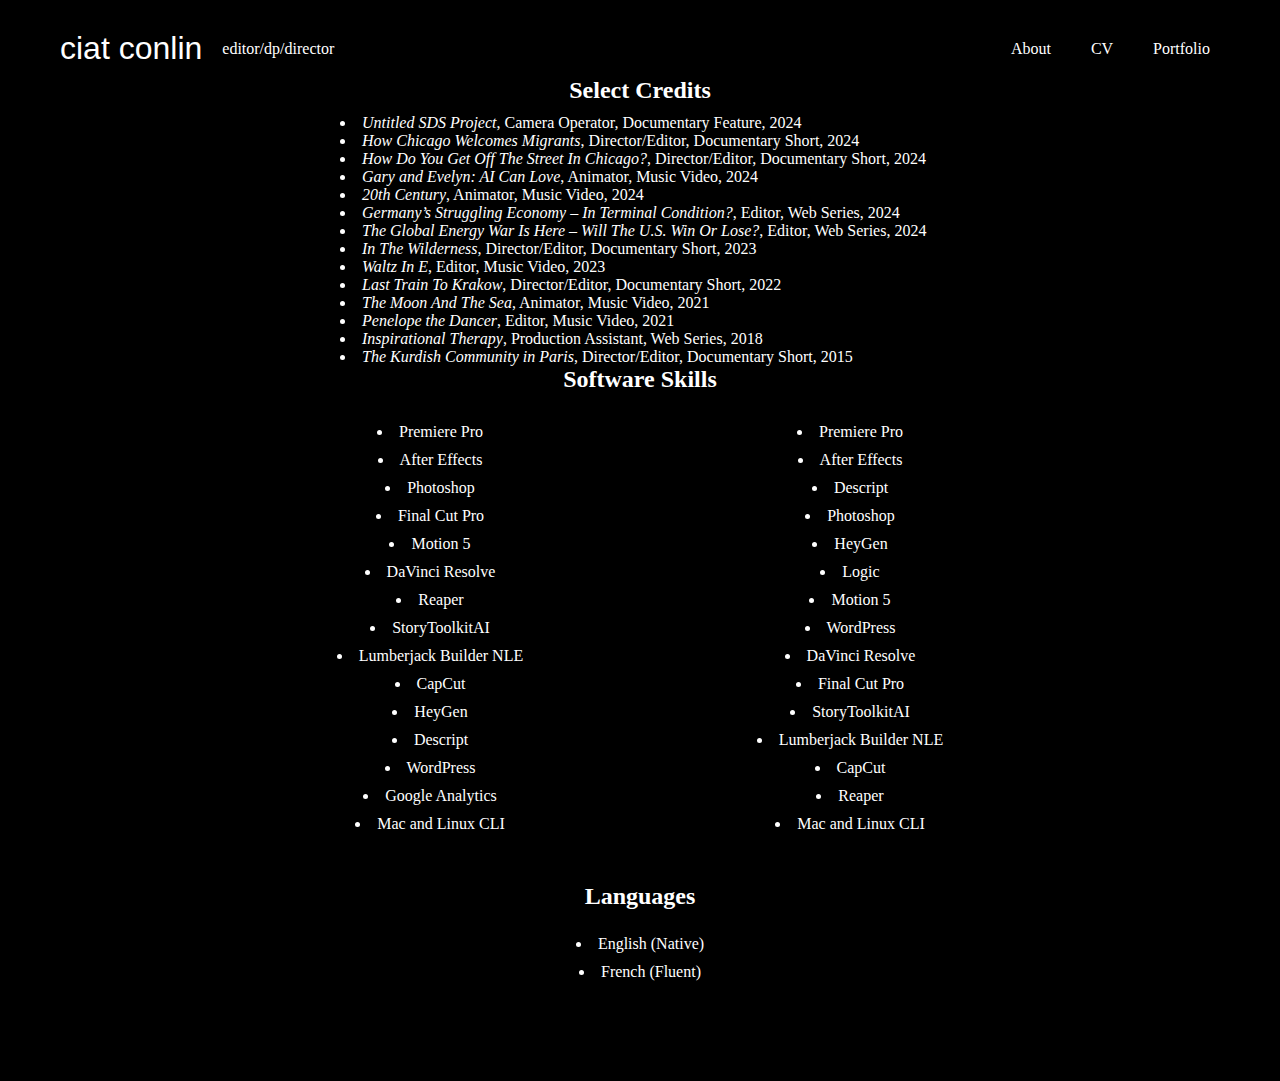
==== about.html @ 88c5e688 "Update about.html" ====
<!DOCTYPE html>
<html lang="en">
<head>
    <meta charset="UTF-8">
    <meta name="viewport" content="width=device-width, initial-scale=1.0">
    <title>CV</title>
    <!-- Link to External CSS -->
    <link rel="stylesheet" href="css/styles.css">
</head>
<body>
    <div class="container">
        <!-- Header Section -->
        <header class="header-container">
            <div class="header-group">
                <div class="header">ciat conlin</div>
                <div class="subtext">editor/dp/director</div>
            </div>
            <nav>
                <a href="about.html">About</a>
                <a href="cv.html">CV</a>
                <a href="index.html">Portfolio</a>
            </nav>
        </header>

        <!-- Select Credits Section -->
        <section id="select-credits">
            <h2>Select Credits</h2>
            <ul>
                <li><em>Untitled SDS Project</em>, Camera Operator, Documentary Feature, 2024</li>
                <li><em>How Chicago Welcomes Migrants</em>, Director/Editor, Documentary Short, 2024</li>
                <li><em>How Do You Get Off The Street In Chicago?</em>, Director/Editor, Documentary Short, 2024</li>
                <li><em>Gary and Evelyn: AI Can Love</em>, Animator, Music Video, 2024</li>
                <li><em>20th Century</em>, Animator, Music Video, 2024</li>
                <li><em>Germany’s Struggling Economy – In Terminal Condition?</em>, Editor, Web Series, 2024</li>
                <li><em>The Global Energy War Is Here – Will The U.S. Win Or Lose?</em>, Editor, Web Series, 2024</li>
                <li><em>In The Wilderness</em>, Director/Editor, Documentary Short, 2023</li>
                <li><em>Waltz In E</em>, Editor, Music Video, 2023</li>
                <li><em>Last Train To Krakow</em>, Director/Editor, Documentary Short, 2022</li>
                <li><em>The Moon And The Sea</em>, Animator, Music Video, 2021</li>
                <li><em>Penelope the Dancer</em>, Editor, Music Video, 2021</li>
                <li><em>Inspirational Therapy</em>, Production Assistant, Web Series, 2018</li>
                <li><em>The Kurdish Community in Paris</em>, Director/Editor, Documentary Short, 2015</li>
            </ul>
        </section>

        <!-- Software Skills Section -->
        <section id="software-skills">
            <h2>Software Skills</h2>
            <div class="skills-columns">
                <ul>
                    <li>Premiere Pro</li>
                    <li>After Effects</li>
                    <li>Photoshop</li>
                    <li>Final Cut Pro</li>
                    <li>Motion 5</li>
                    <li>DaVinci Resolve</li>
                    <li>Reaper</li>
                    <li>StoryToolkitAI</li>
                    <li>Lumberjack Builder NLE</li>
                    <li>CapCut</li>
                    <li>HeyGen</li>
                    <li>Descript</li>
                    <li>WordPress</li>
                    <li>Google Analytics</li>
                    <li>Mac and Linux CLI</li>
                </ul>
                <ul>
                    <li>Premiere Pro</li>
                    <li>After Effects</li>
                    <li>Descript</li>
                    <li>Photoshop</li>
                    <li>HeyGen</li>
                    <li>Logic</li>
                    <li>Motion 5</li>
                    <li>WordPress</li>
                    <li>DaVinci Resolve</li>
                    <li>Final Cut Pro</li>
                    <li>StoryToolkitAI</li>
                    <li>Lumberjack Builder NLE</li>
                    <li>CapCut</li>
                    <li>Reaper</li>
                    <li>Mac and Linux CLI</li>
                </ul>
            </div>
        </section>

                <!-- Languages Section -->
        <section id="languages">
            <h2>Languages</h2>
            <ul>
                <li>English (Native)</li>
                <li>French (Fluent)</li>
            </ul>
        </section>

        <!-- Footer Section -->
        <footer class="footer"></footer>
    </div>
</body>
</html>
---- css/styles.css ----
/* styles.css */

/* Reset and Box-Sizing */
*,
*::before,
*::after {
    box-sizing: border-box;
    margin: 0;
    padding: 0;
}

/* CSS Variables for Consistency */
:root {
    --side-padding: 20px;
    --header-font-size: 2em;
    --subtext-font-size: 1em;
    --main-color: white; /* Text color set to white */
    --background-color: black; /* Background color set to black */
    --nav-gap: 20px;
    --video-gap: 20px;
    --hover-bg-color: rgba(255, 255, 255, 0.1);
}

/* Define the Custom Fonts */
@font-face {
    font-family: 'TexGyreHeros';
    src: url('../Editing_Website/fonts/texgyreheros.otf') format('opentype');
    font-weight: normal;
    font-style: normal;
}
/* Apply Global Styles */
body {
    background-color: var(--background-color); /* Black background */
    color: var(--main-color); /* White text */
    font-family: 'TexGyreAdventor', serif; /* Retain chosen font */
}

/* Container to Manage Overall Layout and Padding */
.container {
    max-width: 1200px;
    margin: 0 auto;
    padding: 20px var(--side-padding);
    background-color: var(--background-color); /* Black background */
}

/* Header Container */
.header-container {
    display: flex;
    justify-content: space-between; /* Spread items horizontally */
    align-items: center; /* Vertically center items */
    padding: 10px 0; /* Vertical padding */
}

/* Header Group */
.header-group {
    display: flex;
    align-items: center; /* Vertically center header and subtext */
}

/* Header Text */
.header {
    font-size: var(--header-font-size);
    font-weight: normal;
    color: var(--main-color); /* White text */
    text-transform: lowercase;
    font-family: 'TexGyreHeros', Arial, Helvetica, sans-serif; /* Apply custom font */
    /* Removed text-align: center; to keep main header left-aligned */
}

/* Subtext */
.subtext {
    margin-left: 20px;
    font-size: var(--subtext-font-size);
    color: var(--main-color); /* White text */
    font-weight: normal;
    /* Removed text-align: center; to keep subtext left-aligned */
}

/* Navigation */
nav {
    display: flex;
    gap: var(--nav-gap);
    align-items: center; /* Align links vertically centered */
    /* Removed justify-content: center; to keep nav links right-aligned */
}

/* Navigation Links */
nav a {
    text-decoration: none;
    color: var(--main-color); /* White text */
    font-weight: normal;
    padding: 5px 10px;
    border-radius: 5px;
    transition: background-color 0.3s;
    font-size: 1em;
}

/* Navigation Links Hover Effect */
nav a:hover {
    background-color: var(--hover-bg-color); /* Subtle white background on hover */
}

/* Video Container */
.video-container {
    display: flex;
    flex-wrap: wrap;
    justify-content: center;
    align-items: flex-start;
    margin-top: 30px;
    gap: var(--video-gap);
}

/* Individual Video Section */
.video-section {
    text-align: center;
    max-width: 550px; /* Slightly reduced to accommodate gaps */
    flex: 1 1 550px; /* Flex-grow, flex-shrink, flex-basis */
}

/* Responsive Iframe */
iframe {
    width: 100%;
    height: auto;
    aspect-ratio: 16 / 9;
    border: none;
}

/* Video Title */
.video-title {
    margin-top: 10px;
    font-size: 1.5em;
    font-weight: normal;
    color: var(--main-color); /* White text */
}

/* Video Subtext */
.video-subtext {
    font-size: 1em;
    color: var(--main-color); /* White text */
    margin-top: 5px;
    font-weight: normal;
}

/* Footer */
.footer {
    height: 50px;
    background-color: var(--background-color); /* Black background */
}

/* Responsive Design */
@media (max-width: 768px) {
    .container {
        padding: 20px 10px; /* Reduced side padding on smaller screens */
    }

    .header {
        font-size: 1.5em; /* Smaller header font on smaller screens */
    }

    nav {
        flex-direction: column;
        align-items: center; /* Center nav links vertically in column */
    }

    nav a {
        padding: 10px 0;
    }

    .video-container {
        margin-top: 50px;
        gap: 20px;
    }

    .video-section {
        flex: 1 1 100%; /* Full width on smaller screens */
    }
}

/* Section Headings */
h2 {
    text-align: center; /* Centered text */
    font-size: 1.5em;
    margin-bottom: 5px;
    color: var(--main-color); /* White text */
    /* Removed border-bottom to eliminate the thin line */
    /* border-bottom: 2px solid #444; */ /* This line is removed */
    padding-bottom: 5px;
    /* Removed display: inline-block; and margin auto */
}

/* Bulleted Lists */
/* Center the entire Select Credits list */
#select-credits ul,
#languages ul,
#software-skills .skills-columns ul {
    max-width: 600px; /* Adjust as needed */
    margin: 0 auto; /* Centers the list horizontally */
    padding: 0; /* Remove default padding */
    list-style-position: inside; /* Keeps bullet points inside the list item */
}

/* Optional: Remove default list padding */
#select-credits ul,
#languages ul,
#software-skills .skills-columns ul {
    padding-left: 0;
}

/* =======================
   Section: Software Skills
======================= */

/* Container for the two columns */
#software-skills .skills-columns {
    display: flex; /* Enables Flexbox layout */
    justify-content: center; /* Centers the columns horizontally */
    gap: 40px; /* Space between the two columns */
    max-width: 800px; /* Optional: Limits the width of the container */
    margin: 0 auto; /* Centers the container within the section */
    padding: 20px 0; /* Vertical padding for spacing */
}

/* Individual lists within the columns */
#software-skills .skills-columns ul {
    list-style-type: disc; /* Disc bullets */
    list-style-position: inside; /* Bullets inside the list items */
    padding-left: 0; /* Removes default left padding */
    width: 100%; /* Ensures the lists take up equal space */
}

/* List items styling */
#software-skills .skills-columns ul li {
    text-align: center; /* Centers the text within each list item */
    margin-bottom: 10px; /* Space between list items */
    font-size: 1em; /* Consistent font size */
    color: var(--main-color); /* Ensures text is white */
}

/* Responsive Behavior: Stack columns on smaller screens */
@media (max-width: 600px) {
    #software-skills .skills-columns {
        flex-direction: column; /* Stacks the columns vertically */
        align-items: center; /* Centers the single column */
        gap: 20px; /* Reduces space between items */
    }

    #software-skills .skills-columns ul {
        max-width: 100%; /* Allows the list to take full width */
    }
}
/* =======================
   Section: Languages
======================= */

/* Container Styling */
#languages {
    display: flex;                  /* Enables Flexbox layout */
    flex-direction: column;         /* Stacks children vertically */
    align-items: center;            /* Centers children horizontally */
    padding: 20px 0;                /* Adds vertical padding */
    background-color: var(--background-color); /* Ensures background consistency */
}

/* Section Heading */
#languages h2 {
    text-align: center;             /* Centers the heading text */
    margin-bottom: 20px;            /* Adds space below the heading */
    font-size: 1.5em;                 /* Adjusts font size as needed */
    color: var(--main-color);       /* Ensures text color consistency */
}

/* Unordered List Styling */
#languages ul {
    list-style-type: disc;          /* Uses disc bullets */
    list-style-position: inside;    /* Keeps bullets inside the list item's content box */
    padding-left: 0;                /* Removes default left padding */
    margin: 0;                       /* Removes default margin */
    max-width: 400px;               /* Sets a maximum width for the list */
    width: 100%;                    /* Ensures the list takes full width up to max-width */
    text-align: center;             /* Centers the text within the list */
}

/* List Items Styling */
#languages ul li {
    margin-bottom: 10px;            /* Adds space between list items */
    font-size: 1em;               /* Adjusts font size as needed */
    color: var(--main-color);       /* Ensures text color consistency */
}

/* Emphasized Text Styling */
#languages ul li em {
    font-style: italic;             /* Applies italics to emphasized text */
    /* Additional styles can be added if needed */
}

/* Responsive Design (Optional) */
@media (max-width: 600px) {
    #languages ul {
        max-width: 100%;            /* Allows the list to take full width on small screens */
    }
}
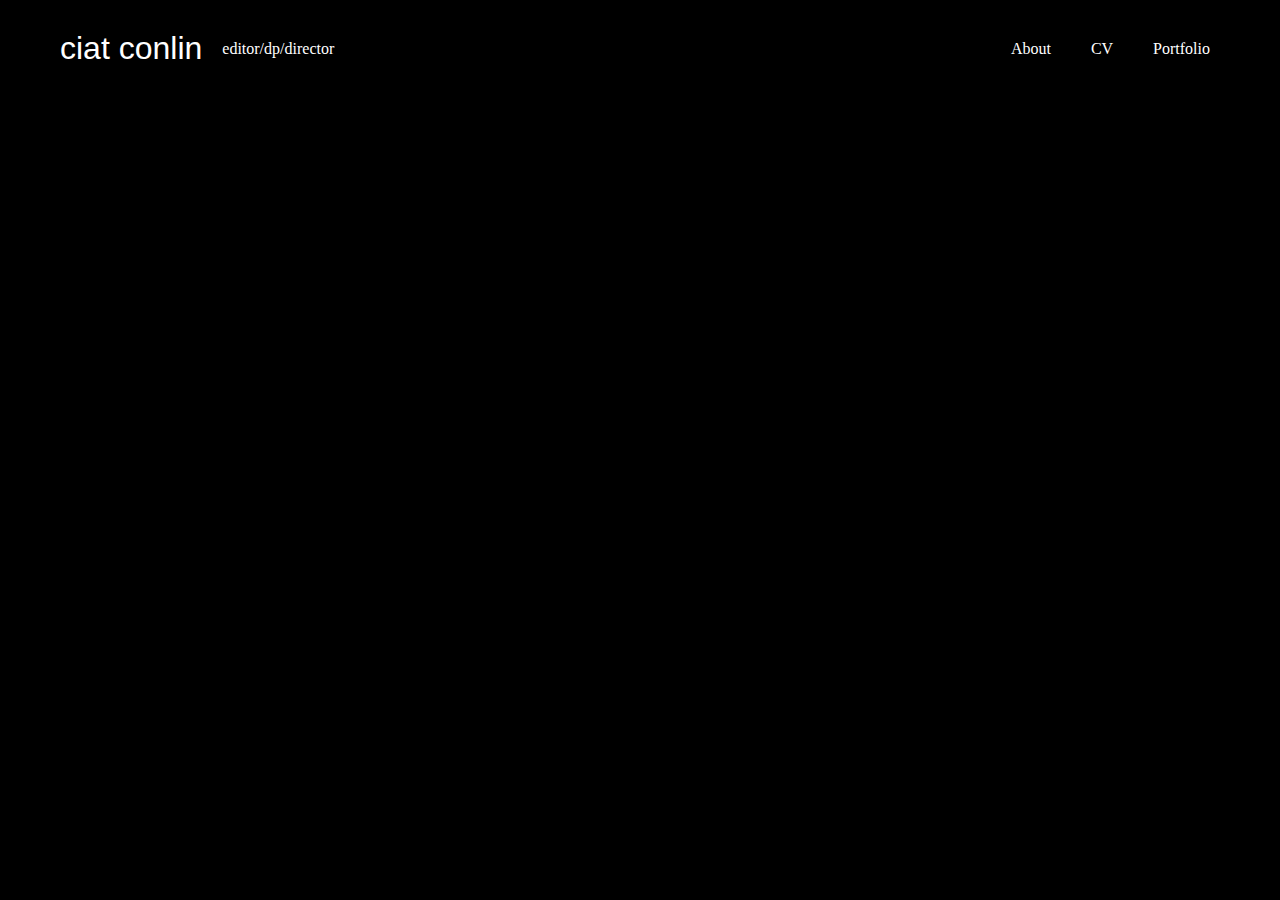
==== commit 34731366: "Update about.html" ====
--- a/about.html
+++ b/about.html
@@ -21,80 +21,4 @@
                 <a href="index.html">Portfolio</a>
             </nav>
         </header>
-
-        <!-- Select Credits Section -->
-        <section id="select-credits">
-            <h2>Select Credits</h2>
-            <ul>
-                <li><em>Untitled SDS Project</em>, Camera Operator, Documentary Feature, 2024</li>
-                <li><em>How Chicago Welcomes Migrants</em>, Director/Editor, Documentary Short, 2024</li>
-                <li><em>How Do You Get Off The Street In Chicago?</em>, Director/Editor, Documentary Short, 2024</li>
-                <li><em>Gary and Evelyn: AI Can Love</em>, Animator, Music Video, 2024</li>
-                <li><em>20th Century</em>, Animator, Music Video, 2024</li>
-                <li><em>Germany’s Struggling Economy – In Terminal Condition?</em>, Editor, Web Series, 2024</li>
-                <li><em>The Global Energy War Is Here – Will The U.S. Win Or Lose?</em>, Editor, Web Series, 2024</li>
-                <li><em>In The Wilderness</em>, Director/Editor, Documentary Short, 2023</li>
-                <li><em>Waltz In E</em>, Editor, Music Video, 2023</li>
-                <li><em>Last Train To Krakow</em>, Director/Editor, Documentary Short, 2022</li>
-                <li><em>The Moon And The Sea</em>, Animator, Music Video, 2021</li>
-                <li><em>Penelope the Dancer</em>, Editor, Music Video, 2021</li>
-                <li><em>Inspirational Therapy</em>, Production Assistant, Web Series, 2018</li>
-                <li><em>The Kurdish Community in Paris</em>, Director/Editor, Documentary Short, 2015</li>
-            </ul>
-        </section>
-
-        <!-- Software Skills Section -->
-        <section id="software-skills">
-            <h2>Software Skills</h2>
-            <div class="skills-columns">
-                <ul>
-                    <li>Premiere Pro</li>
-                    <li>After Effects</li>
-                    <li>Photoshop</li>
-                    <li>Final Cut Pro</li>
-                    <li>Motion 5</li>
-                    <li>DaVinci Resolve</li>
-                    <li>Reaper</li>
-                    <li>StoryToolkitAI</li>
-                    <li>Lumberjack Builder NLE</li>
-                    <li>CapCut</li>
-                    <li>HeyGen</li>
-                    <li>Descript</li>
-                    <li>WordPress</li>
-                    <li>Google Analytics</li>
-                    <li>Mac and Linux CLI</li>
-                </ul>
-                <ul>
-                    <li>Premiere Pro</li>
-                    <li>After Effects</li>
-                    <li>Descript</li>
-                    <li>Photoshop</li>
-                    <li>HeyGen</li>
-                    <li>Logic</li>
-                    <li>Motion 5</li>
-                    <li>WordPress</li>
-                    <li>DaVinci Resolve</li>
-                    <li>Final Cut Pro</li>
-                    <li>StoryToolkitAI</li>
-                    <li>Lumberjack Builder NLE</li>
-                    <li>CapCut</li>
-                    <li>Reaper</li>
-                    <li>Mac and Linux CLI</li>
-                </ul>
-            </div>
-        </section>
-
-                <!-- Languages Section -->
-        <section id="languages">
-            <h2>Languages</h2>
-            <ul>
-                <li>English (Native)</li>
-                <li>French (Fluent)</li>
-            </ul>
-        </section>
-
-        <!-- Footer Section -->
-        <footer class="footer"></footer>
-    </div>
-</body>
 </html>
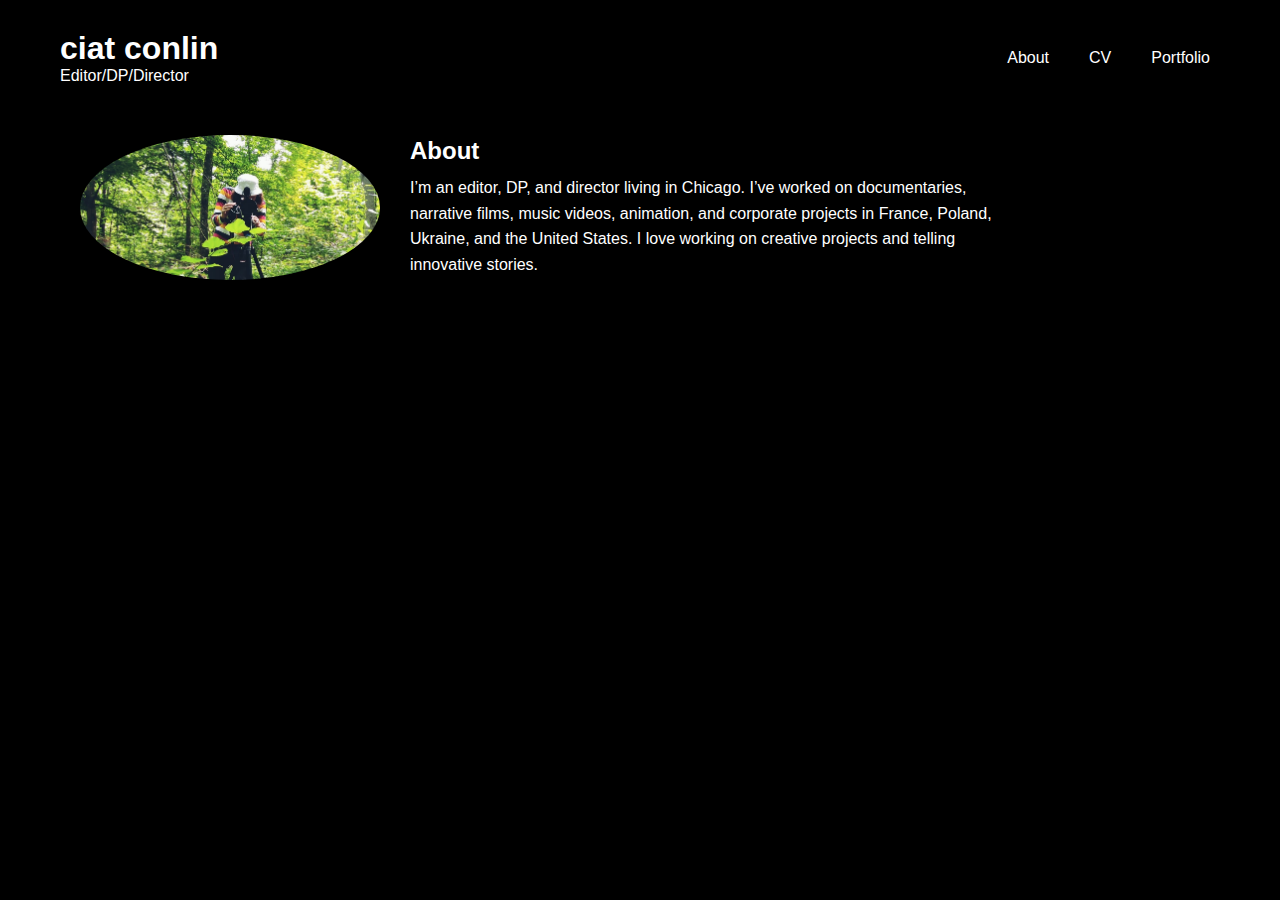
==== commit 0fb9e2f7: "my new changes" ====
--- a/about.html
+++ b/about.html
@@ -3,22 +3,35 @@
 <head>
     <meta charset="UTF-8">
     <meta name="viewport" content="width=device-width, initial-scale=1.0">
-    <title>CV</title>
+    <title>About Ciat Conlin</title>
     <!-- Link to External CSS -->
     <link rel="stylesheet" href="css/styles.css">
 </head>
 <body>
     <div class="container">
-        <!-- Header Section -->
         <header class="header-container">
             <div class="header-group">
-                <div class="header">ciat conlin</div>
-                <div class="subtext">editor/dp/director</div>
+                <h1 class="header">Ciat Conlin</h1>
+                <div class="subtext">Editor/DP/Director</div>
             </div>
             <nav>
-                <a href="about.html">About</a>
-                <a href="cv.html">CV</a>
-                <a href="index.html">Portfolio</a>
+                <a href="about.htm">About</a>
+                <a href="cv.htm">CV</a>
+                <a href="index.htm">Portfolio</a>
             </nav>
         </header>
-</html>
+
+        <!-- Profile Section -->
+<section id="profile">
+    <img src="images/about.jpg" alt="Profile picture of Ciat Conlin" class="responsive-img">
+    <div class="profile-text">
+        <h2>About</h2>
+        <p>I’m an editor, DP, and director living in Chicago. I’ve worked on documentaries, narrative films, music videos, animation, and corporate projects in France, Poland, Ukraine, and the United States. I love working on creative projects and telling innovative stories.</p>
+    </div>
+</section>
+
+        <!-- Footer Section -->
+        <footer class="footer"></footer>
+    </div>
+</body>
+</html>--- a/css/styles.css
+++ b/css/styles.css
@@ -1,6 +1,4 @@
-/* styles.css */
-
-/* Reset and Box-Sizing */
+/* General Reset */
 *,
 *::before,
 *::after {
@@ -9,293 +7,134 @@
     padding: 0;
 }
 
-/* CSS Variables for Consistency */
+/* CSS Variables */
 :root {
+    --main-color: white;             /* Main text color */
+    --background-color: black;       /* Background color */
     --side-padding: 20px;
     --header-font-size: 2em;
     --subtext-font-size: 1em;
-    --main-color: white; /* Text color set to white */
-    --background-color: black; /* Background color set to black */
-    --nav-gap: 20px;
-    --video-gap: 20px;
-    --hover-bg-color: rgba(255, 255, 255, 0.1);
 }
 
-/* Define the Custom Fonts */
-@font-face {
-    font-family: 'TexGyreHeros';
-    src: url('../Editing_Website/fonts/texgyreheros.otf') format('opentype');
-    font-weight: normal;
-    font-style: normal;
-}
-/* Apply Global Styles */
+/* Body Styling */
 body {
-    background-color: var(--background-color); /* Black background */
-    color: var(--main-color); /* White text */
-    font-family: 'TexGyreAdventor', serif; /* Retain chosen font */
+    background-color: var(--background-color);
+    color: var(--main-color);
+    font-family: Arial, sans-serif;
 }
 
-/* Container to Manage Overall Layout and Padding */
+/* Container Styling */
 .container {
     max-width: 1200px;
     margin: 0 auto;
-    padding: 20px var(--side-padding);
-    background-color: var(--background-color); /* Black background */
+    padding: 20px;
 }
 
-/* Header Container */
+/* Header Section */
 .header-container {
     display: flex;
-    justify-content: space-between; /* Spread items horizontally */
-    align-items: center; /* Vertically center items */
-    padding: 10px 0; /* Vertical padding */
+    justify-content: space-between;
+    align-items: center;
+    padding: 10px 0;
 }
 
-/* Header Group */
 .header-group {
     display: flex;
-    align-items: center; /* Vertically center header and subtext */
+    flex-direction: column;
+    align-items: flex-start;
 }
 
-/* Header Text */
 .header {
     font-size: var(--header-font-size);
-    font-weight: normal;
-    color: var(--main-color); /* White text */
     text-transform: lowercase;
-    font-family: 'TexGyreHeros', Arial, Helvetica, sans-serif; /* Apply custom font */
-    /* Removed text-align: center; to keep main header left-aligned */
+    color: var(--main-color);
 }
 
-/* Subtext */
 .subtext {
-    margin-left: 20px;
     font-size: var(--subtext-font-size);
-    color: var(--main-color); /* White text */
-    font-weight: normal;
-    /* Removed text-align: center; to keep subtext left-aligned */
+    color: var(--main-color);
 }
 
-/* Navigation */
+/* Navigation Styling */
 nav {
     display: flex;
-    gap: var(--nav-gap);
-    align-items: center; /* Align links vertically centered */
-    /* Removed justify-content: center; to keep nav links right-aligned */
+    gap: 20px;
 }
 
-/* Navigation Links */
 nav a {
     text-decoration: none;
-    color: var(--main-color); /* White text */
-    font-weight: normal;
+    color: var(--main-color);
     padding: 5px 10px;
     border-radius: 5px;
-    transition: background-color 0.3s;
-    font-size: 1em;
+    transition: background-color 0.3s ease;
 }
 
-/* Navigation Links Hover Effect */
 nav a:hover {
-    background-color: var(--hover-bg-color); /* Subtle white background on hover */
+    background-color: rgba(255, 255, 255, 0.1);
 }
 
-/* Video Container */
-.video-container {
-    display: flex;
-    flex-wrap: wrap;
-    justify-content: center;
-    align-items: flex-start;
-    margin-top: 30px;
-    gap: var(--video-gap);
+/* Profile Section */
+#profile {
+    display: grid;                        /* Use grid layout */
+    grid-template-columns: auto 1fr;     /* Two columns: one for the image, one for the text */
+    gap: 30px;                            /* Space between image and text */
+    align-items: center;                  /* Center items vertically */
+    padding: 40px 20px;
 }
 
-/* Individual Video Section */
-.video-section {
-    text-align: center;
-    max-width: 550px; /* Slightly reduced to accommodate gaps */
-    flex: 1 1 550px; /* Flex-grow, flex-shrink, flex-basis */
+/* Responsive Image Styling */
+.responsive-img {
+    max-width: 300px;                     /* Restrict image size */
+    width: 100%;                          /* Make image responsive */
+    height: auto;                         /* Maintain aspect ratio */
+    border-radius: 50%;                   /* Make the image circular */
+    object-fit: cover;                    /* Ensure proper fit within the container */
+    justify-self: center;                 /* Center image within its grid cell */
 }
 
-/* Responsive Iframe */
-iframe {
-    width: 100%;
-    height: auto;
-    aspect-ratio: 16 / 9;
-    border: none;
+/* Profile Text Styling */
+.profile-text {
+    display: flex;                        /* Use flex layout for the text container */
+    flex-direction: column;               /* Stack heading and paragraph vertically */
+    align-items: flex-start;              /* Align text to the left */
+    max-width: 600px;                     /* Restrict maximum text width */
 }
 
-/* Video Title */
-.video-title {
-    margin-top: 10px;
-    font-size: 1.5em;
-    font-weight: normal;
-    color: var(--main-color); /* White text */
+/* Section Heading */
+.profile-text h2 {
+    text-align: left;                     /* Align heading to the left */
+    margin-bottom: 10px;                  /* Add space below the heading */
+    font-size: 1.5em;                     /* Adjust heading size */
+    color: var(--main-color);             /* Use the main text color */
 }
 
-/* Video Subtext */
-.video-subtext {
-    font-size: 1em;
-    color: var(--main-color); /* White text */
-    margin-top: 5px;
-    font-weight: normal;
+/* Profile Paragraph */
+.profile-text p {
+    text-align: left;                     /* Align paragraph text to the left */
+    line-height: 1.6;                     /* Improve readability */
+    color: var(--main-color);             /* Use the main text color */
+    margin: 0;                            /* Remove default margin */
 }
 
 /* Footer */
 .footer {
     height: 50px;
-    background-color: var(--background-color); /* Black background */
+    background-color: var(--background-color);
 }
 
-/* Responsive Design */
+/* Responsive Adjustments */
 @media (max-width: 768px) {
-    .container {
-        padding: 20px 10px; /* Reduced side padding on smaller screens */
+    #profile {
+        grid-template-columns: 1fr;       /* Switch to a single-column layout */
+        text-align: center;               /* Center-align the text */
     }
 
-    .header {
-        font-size: 1.5em; /* Smaller header font on smaller screens */
+    .profile-text {
+        align-items: center;              /* Center text in the single-column layout */
     }
 
-    nav {
-        flex-direction: column;
-        align-items: center; /* Center nav links vertically in column */
-    }
-
-    nav a {
-        padding: 10px 0;
-    }
-
-    .video-container {
-        margin-top: 50px;
-        gap: 20px;
-    }
-
-    .video-section {
-        flex: 1 1 100%; /* Full width on smaller screens */
-    }
-}
-
-/* Section Headings */
-h2 {
-    text-align: center; /* Centered text */
-    font-size: 1.5em;
-    margin-bottom: 5px;
-    color: var(--main-color); /* White text */
-    /* Removed border-bottom to eliminate the thin line */
-    /* border-bottom: 2px solid #444; */ /* This line is removed */
-    padding-bottom: 5px;
-    /* Removed display: inline-block; and margin auto */
-}
-
-/* Bulleted Lists */
-/* Center the entire Select Credits list */
-#select-credits ul,
-#languages ul,
-#software-skills .skills-columns ul {
-    max-width: 600px; /* Adjust as needed */
-    margin: 0 auto; /* Centers the list horizontally */
-    padding: 0; /* Remove default padding */
-    list-style-position: inside; /* Keeps bullet points inside the list item */
-}
-
-/* Optional: Remove default list padding */
-#select-credits ul,
-#languages ul,
-#software-skills .skills-columns ul {
-    padding-left: 0;
-}
-
-/* =======================
-   Section: Software Skills
-======================= */
-
-/* Container for the two columns */
-#software-skills .skills-columns {
-    display: flex; /* Enables Flexbox layout */
-    justify-content: center; /* Centers the columns horizontally */
-    gap: 40px; /* Space between the two columns */
-    max-width: 800px; /* Optional: Limits the width of the container */
-    margin: 0 auto; /* Centers the container within the section */
-    padding: 20px 0; /* Vertical padding for spacing */
-}
-
-/* Individual lists within the columns */
-#software-skills .skills-columns ul {
-    list-style-type: disc; /* Disc bullets */
-    list-style-position: inside; /* Bullets inside the list items */
-    padding-left: 0; /* Removes default left padding */
-    width: 100%; /* Ensures the lists take up equal space */
-}
-
-/* List items styling */
-#software-skills .skills-columns ul li {
-    text-align: center; /* Centers the text within each list item */
-    margin-bottom: 10px; /* Space between list items */
-    font-size: 1em; /* Consistent font size */
-    color: var(--main-color); /* Ensures text is white */
-}
-
-/* Responsive Behavior: Stack columns on smaller screens */
-@media (max-width: 600px) {
-    #software-skills .skills-columns {
-        flex-direction: column; /* Stacks the columns vertically */
-        align-items: center; /* Centers the single column */
-        gap: 20px; /* Reduces space between items */
-    }
-
-    #software-skills .skills-columns ul {
-        max-width: 100%; /* Allows the list to take full width */
-    }
-}
-/* =======================
-   Section: Languages
-======================= */
-
-/* Container Styling */
-#languages {
-    display: flex;                  /* Enables Flexbox layout */
-    flex-direction: column;         /* Stacks children vertically */
-    align-items: center;            /* Centers children horizontally */
-    padding: 20px 0;                /* Adds vertical padding */
-    background-color: var(--background-color); /* Ensures background consistency */
-}
-
-/* Section Heading */
-#languages h2 {
-    text-align: center;             /* Centers the heading text */
-    margin-bottom: 20px;            /* Adds space below the heading */
-    font-size: 1.5em;                 /* Adjusts font size as needed */
-    color: var(--main-color);       /* Ensures text color consistency */
-}
-
-/* Unordered List Styling */
-#languages ul {
-    list-style-type: disc;          /* Uses disc bullets */
-    list-style-position: inside;    /* Keeps bullets inside the list item's content box */
-    padding-left: 0;                /* Removes default left padding */
-    margin: 0;                       /* Removes default margin */
-    max-width: 400px;               /* Sets a maximum width for the list */
-    width: 100%;                    /* Ensures the list takes full width up to max-width */
-    text-align: center;             /* Centers the text within the list */
-}
-
-/* List Items Styling */
-#languages ul li {
-    margin-bottom: 10px;            /* Adds space between list items */
-    font-size: 1em;               /* Adjusts font size as needed */
-    color: var(--main-color);       /* Ensures text color consistency */
-}
-
-/* Emphasized Text Styling */
-#languages ul li em {
-    font-style: italic;             /* Applies italics to emphasized text */
-    /* Additional styles can be added if needed */
-}
-
-/* Responsive Design (Optional) */
-@media (max-width: 600px) {
-    #languages ul {
-        max-width: 100%;            /* Allows the list to take full width on small screens */
+    .profile-text h2,
+    .profile-text p {
+        text-align: center;               /* Center-align text for smaller screens */
     }
 }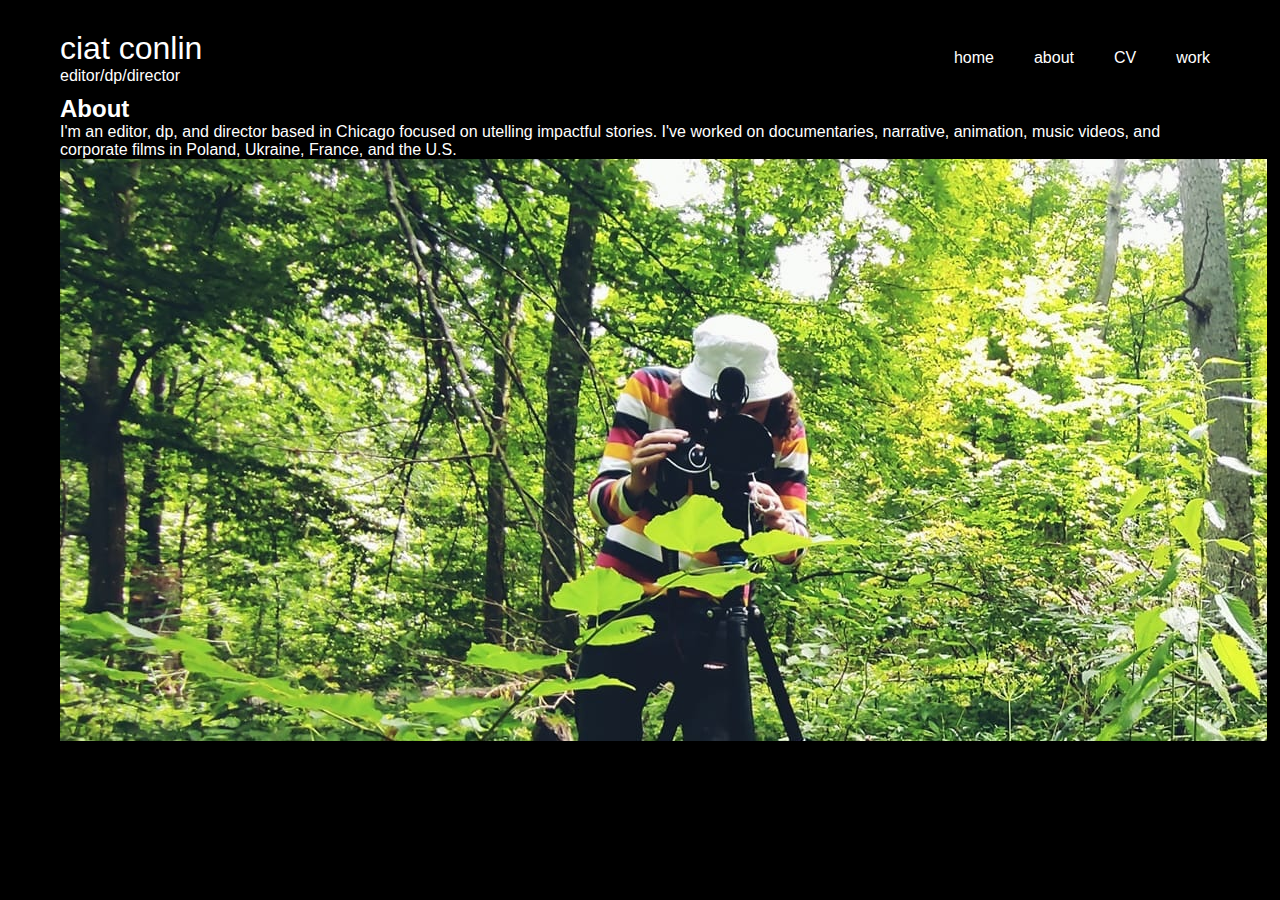
==== commit 0a1f30b8: "Update about.html" ====
--- a/about.html
+++ b/about.html
@@ -3,35 +3,34 @@
 <head>
     <meta charset="UTF-8">
     <meta name="viewport" content="width=device-width, initial-scale=1.0">
-    <title>About Ciat Conlin</title>
+    <title>about</title>
     <!-- Link to External CSS -->
     <link rel="stylesheet" href="css/styles.css">
 </head>
 <body>
     <div class="container">
+        <!-- Header Section -->
         <header class="header-container">
             <div class="header-group">
-                <h1 class="header">Ciat Conlin</h1>
-                <div class="subtext">Editor/DP/Director</div>
+                <div class="header">ciat conlin</div>
+                <div class="subtext">editor/dp/director</div>
             </div>
             <nav>
-                <a href="about.htm">About</a>
-                <a href="cv.htm">CV</a>
-                <a href="index.htm">Portfolio</a>
+                <a href="index.html">home</a>
+                <a href="about.html">about</a>
+                <a href="cv.html">CV</a>
+                <a href="work.html">work</a>
             </nav>
         </header>
+        
+<section id="select-credits">
+            <h2>About</h2>
+            <ul>
+                <p>I'm an editor, dp, and director based in Chicago focused on utelling impactful stories. I've worked on documentaries, narrative, animation, music videos, and corporate films in Poland, Ukraine, France, and the U.S.</p>
+             
+            </ul>
+        </section>
+        <img src="images/about.jpg" alt="[image description]">
 
-        <!-- Profile Section -->
-<section id="profile">
-    <img src="images/about.jpg" alt="Profile picture of Ciat Conlin" class="responsive-img">
-    <div class="profile-text">
-        <h2>About</h2>
-        <p>I’m an editor, DP, and director living in Chicago. I’ve worked on documentaries, narrative films, music videos, animation, and corporate projects in France, Poland, Ukraine, and the United States. I love working on creative projects and telling innovative stories.</p>
-    </div>
-</section>
+</html>
 
-        <!-- Footer Section -->
-        <footer class="footer"></footer>
-    </div>
-</body>
-</html>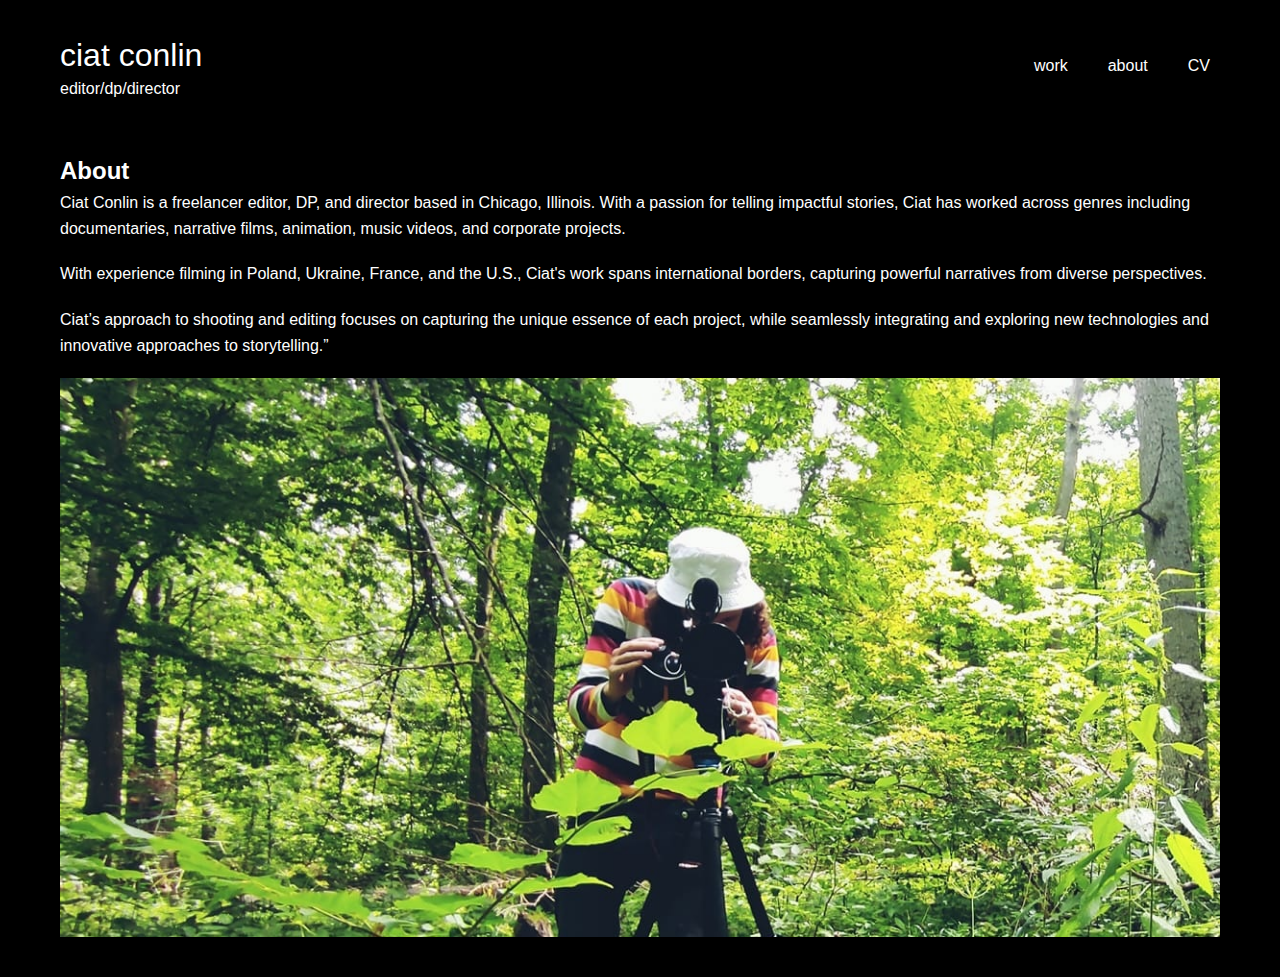
==== commit c3fd76fc: "updated about" ====
--- a/about.html
+++ b/about.html
@@ -16,21 +16,23 @@
                 <div class="subtext">editor/dp/director</div>
             </div>
             <nav>
-                <a href="index.html">home</a>
+                <a href="index.html">work</a>
                 <a href="about.html">about</a>
                 <a href="cv.html">CV</a>
-                <a href="work.html">work</a>
             </nav>
         </header>
-        
-<section id="select-credits">
+
+        <!-- Main Content Section with Margin -->
+        <section id="select-credits" style="margin-top: 40px;"> <!-- Added margin-top for space -->
             <h2>About</h2>
-            <ul>
-                <p>I'm an editor, dp, and director based in Chicago focused on utelling impactful stories. I've worked on documentaries, narrative, animation, music videos, and corporate films in Poland, Ukraine, France, and the U.S.</p>
-             
-            </ul>
+            <p style="margin-bottom: 20px;">Ciat Conlin is a freelancer editor, DP, and director based in Chicago, Illinois. With a passion for telling impactful stories, Ciat has worked across genres including documentaries, narrative films, animation, music videos, and corporate projects.</p>
+            <p style="margin-bottom: 20px;">With experience filming in Poland, Ukraine, France, and the U.S., Ciat's work spans international borders, capturing powerful narratives from diverse perspectives.</p>
+            <p>Ciat’s approach to shooting and editing focuses on capturing the unique essence of each project, while seamlessly integrating and exploring new technologies and innovative approaches to storytelling.” </p>
+            
         </section>
-        <img src="images/about.jpg" alt="[image description]">
 
-</html>
-
+        <!-- Image Section -->
+        <img src="images/about.jpg" alt="ciat conlin" style="display: block; margin: 20px auto; max-width: 100%; height: auto;">
+    </div>
+</body>
+</html>--- a/css/styles.css
+++ b/css/styles.css
@@ -7,20 +7,12 @@
     padding: 0;
 }
 
-/* CSS Variables */
-:root {
-    --main-color: white;             /* Main text color */
-    --background-color: black;       /* Background color */
-    --side-padding: 20px;
-    --header-font-size: 2em;
-    --subtext-font-size: 1em;
-}
-
-/* Body Styling */
+/* Set font face */
 body {
-    background-color: var(--background-color);
-    color: var(--main-color);
-    font-family: Arial, sans-serif;
+    font-family: 'Arial', sans-serif; /* You can change this to any preferred font */
+    background-color: black;          /* Set background color to black */
+    color: white;                     /* Set text color to white */
+    line-height: 1.6;                 /* Improve line spacing for readability */
 }
 
 /* Container Styling */
@@ -45,14 +37,15 @@
 }
 
 .header {
-    font-size: var(--header-font-size);
+    font-size: 2em;
     text-transform: lowercase;
-    color: var(--main-color);
+    color: white;
 }
 
 .subtext {
-    font-size: var(--subtext-font-size);
-    color: var(--main-color);
+    font-size: 1em;
+    color: white;
+    margin-top: -5px; /* Reduce space between header and subtext */
 }
 
 /* Navigation Styling */
@@ -63,7 +56,7 @@
 
 nav a {
     text-decoration: none;
-    color: var(--main-color);
+    color: white;
     padding: 5px 10px;
     border-radius: 5px;
     transition: background-color 0.3s ease;
@@ -73,68 +66,42 @@
     background-color: rgba(255, 255, 255, 0.1);
 }
 
-/* Profile Section */
-#profile {
-    display: grid;                        /* Use grid layout */
-    grid-template-columns: auto 1fr;     /* Two columns: one for the image, one for the text */
-    gap: 30px;                            /* Space between image and text */
-    align-items: center;                  /* Center items vertically */
-    padding: 40px 20px;
+/* Video Container Styles */
+.video-container {
+    display: flex;
+    flex-wrap: wrap;
+    gap: 20px; /* Space between video sections */
+    justify-content: center; /* Center the video sections */
+    margin-top: 20px;
 }
 
-/* Responsive Image Styling */
-.responsive-img {
-    max-width: 300px;                     /* Restrict image size */
-    width: 100%;                          /* Make image responsive */
-    height: auto;                         /* Maintain aspect ratio */
-    border-radius: 50%;                   /* Make the image circular */
-    object-fit: cover;                    /* Ensure proper fit within the container */
-    justify-self: center;                 /* Center image within its grid cell */
+/* Individual Video Section */
+.video-section {
+    display: flex;
+    flex-direction: column;
+    align-items: center;
+    width: calc(50% - 10px); /* Two columns with space between */
+    box-sizing: border-box;
+    margin-bottom: 20px;
 }
 
-/* Profile Text Styling */
-.profile-text {
-    display: flex;                        /* Use flex layout for the text container */
-    flex-direction: column;               /* Stack heading and paragraph vertically */
-    align-items: flex-start;              /* Align text to the left */
-    max-width: 600px;                     /* Restrict maximum text width */
+.video-section iframe {
+    width: 100%;
+    max-width: 500px; /* Optional max width for videos */
+    aspect-ratio: 16 / 9;
+    margin-bottom: 10px;
 }
 
-/* Section Heading */
-.profile-text h2 {
-    text-align: left;                     /* Align heading to the left */
-    margin-bottom: 10px;                  /* Add space below the heading */
-    font-size: 1.5em;                     /* Adjust heading size */
-    color: var(--main-color);             /* Use the main text color */
+.video-title {
+    font-size: 18px;
+    font-weight: bold;
+    margin-bottom: 5px;
 }
 
-/* Profile Paragraph */
-.profile-text p {
-    text-align: left;                     /* Align paragraph text to the left */
-    line-height: 1.6;                     /* Improve readability */
-    color: var(--main-color);             /* Use the main text color */
-    margin: 0;                            /* Remove default margin */
-}
+.video-subtext {
+    font-size: 14px;
+    color: gray;
+    
+    
 
-/* Footer */
-.footer {
-    height: 50px;
-    background-color: var(--background-color);
-}
-
-/* Responsive Adjustments */
-@media (max-width: 768px) {
-    #profile {
-        grid-template-columns: 1fr;       /* Switch to a single-column layout */
-        text-align: center;               /* Center-align the text */
-    }
-
-    .profile-text {
-        align-items: center;              /* Center text in the single-column layout */
-    }
-
-    .profile-text h2,
-    .profile-text p {
-        text-align: center;               /* Center-align text for smaller screens */
-    }
-}+    
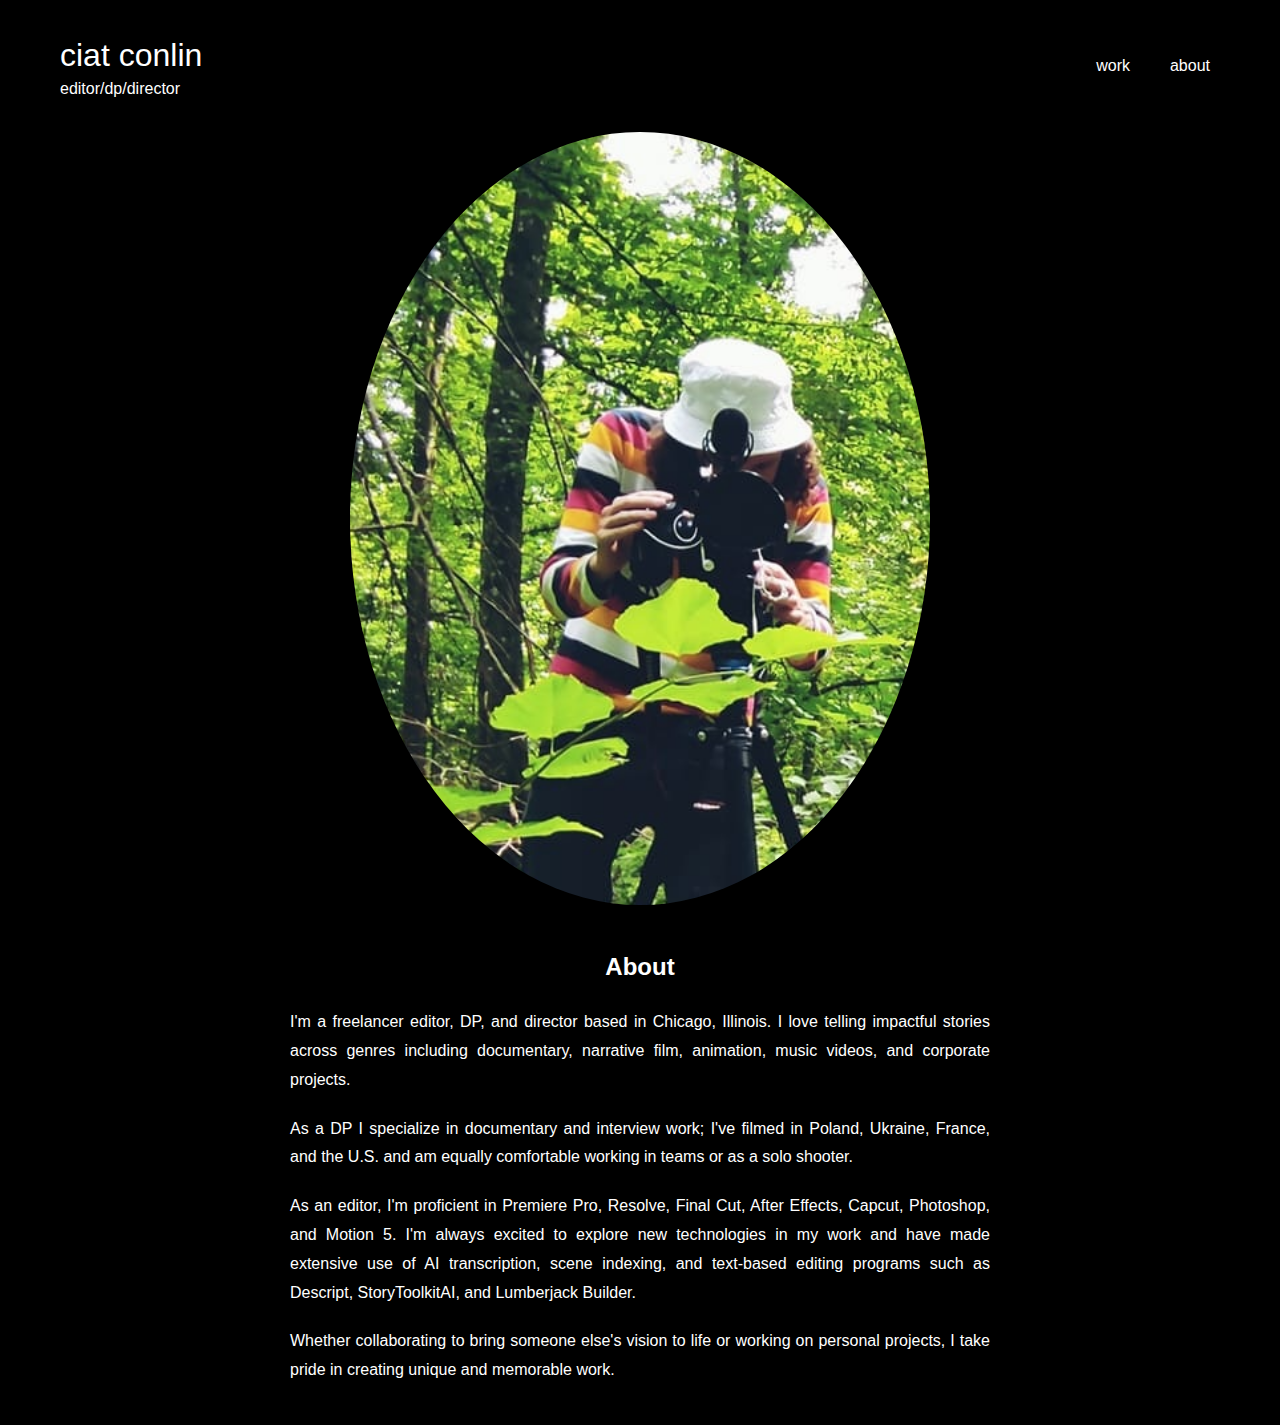
==== commit 1d5c0d6b: "added cname records" ====
--- a/about.html
+++ b/about.html
@@ -8,6 +8,7 @@
     <link rel="stylesheet" href="css/styles.css">
 </head>
 <body>
+        
     <div class="container">
         <!-- Header Section -->
         <header class="header-container">
@@ -18,21 +19,25 @@
             <nav>
                 <a href="index.html">work</a>
                 <a href="about.html">about</a>
-                <a href="cv.html">CV</a>
             </nav>
         </header>
+        
+          <!-- Image Section -->
+        <img src="images/about.jpg" alt="ciat conlin" class="oval-image">
 
         <!-- Main Content Section with Margin -->
         <section id="select-credits" style="margin-top: 40px;"> <!-- Added margin-top for space -->
             <h2>About</h2>
-            <p style="margin-bottom: 20px;">Ciat Conlin is a freelancer editor, DP, and director based in Chicago, Illinois. With a passion for telling impactful stories, Ciat has worked across genres including documentaries, narrative films, animation, music videos, and corporate projects.</p>
-            <p style="margin-bottom: 20px;">With experience filming in Poland, Ukraine, France, and the U.S., Ciat's work spans international borders, capturing powerful narratives from diverse perspectives.</p>
-            <p>Ciat’s approach to shooting and editing focuses on capturing the unique essence of each project, while seamlessly integrating and exploring new technologies and innovative approaches to storytelling.” </p>
+            <p style="margin-bottom: 20px;">I'm a freelancer editor, DP, and director based in Chicago, Illinois. I love telling impactful stories across genres including documentary, narrative film, animation, music videos, and corporate projects.</p>
+            <p style="margin-bottom: 20px;">As a DP I specialize in documentary and interview work; I've filmed in Poland, Ukraine, France, and the U.S. and am equally comfortable working in teams or as a solo shooter.</p>
+            
+             <p style="margin-bottom: 20px;">As an editor, I'm proficient in Premiere Pro, Resolve, Final Cut, After Effects, Capcut, Photoshop, and Motion 5. I'm always excited to explore new technologies in my work and have made extensive use of AI transcription, scene indexing, and text-based editing programs such as Descript, StoryToolkitAI, and Lumberjack Builder.</p>
+             
+             <p> Whether collaborating to bring someone else's vision to life or working on personal projects, I take pride in creating unique and memorable work.</p>
+            
             
         </section>
-
-        <!-- Image Section -->
-        <img src="images/about.jpg" alt="ciat conlin" style="display: block; margin: 20px auto; max-width: 100%; height: auto;">
+        
     </div>
 </body>
 </html>--- a/css/styles.css
+++ b/css/styles.css
@@ -9,10 +9,10 @@
 
 /* Set font face */
 body {
-    font-family: 'Arial', sans-serif; /* You can change this to any preferred font */
-    background-color: black;          /* Set background color to black */
-    color: white;                     /* Set text color to white */
-    line-height: 1.6;                 /* Improve line spacing for readability */
+    font-family: 'Arial', sans-serif;
+    background-color: black;
+    color: white;
+    line-height: 1.6;
 }
 
 /* Container Styling */
@@ -45,7 +45,7 @@
 .subtext {
     font-size: 1em;
     color: white;
-    margin-top: -5px; /* Reduce space between header and subtext */
+    margin-top: -5px;
 }
 
 /* Navigation Styling */
@@ -70,8 +70,8 @@
 .video-container {
     display: flex;
     flex-wrap: wrap;
-    gap: 20px; /* Space between video sections */
-    justify-content: center; /* Center the video sections */
+    gap: 20px;
+    justify-content: center;
     margin-top: 20px;
 }
 
@@ -80,28 +80,39 @@
     display: flex;
     flex-direction: column;
     align-items: center;
-    width: calc(50% - 10px); /* Two columns with space between */
+    width: calc(50% - 10px); /* Default to two columns */
     box-sizing: border-box;
     margin-bottom: 20px;
 }
 
-.video-section iframe {
-    width: 100%;
-    max-width: 500px; /* Optional max width for videos */
-    aspect-ratio: 16 / 9;
-    margin-bottom: 10px;
+/* Center and Justify Text Below Image */
+#select-credits {
+    text-align: justify; /* Justify the text on both sides */
+    max-width: 700px; /* Restrict width for a centered look */
+    margin: 20px auto; /* Center the entire section horizontally */
+    line-height: 1.8; /* Improve readability */
 }
 
-.video-title {
-    font-size: 18px;
-    font-weight: bold;
-    margin-bottom: 5px;
+#select-credits h2 {
+    text-align: center; /* Center-align the heading */
+    margin-bottom: 20px;
 }
 
-.video-subtext {
-    font-size: 14px;
-    color: gray;
-    
-    
+/* Responsive Design */
+@media (max-width: 768px) {
+    .video-section {
+        width: 100%; /* Full width for single-column layout */
+    }
+}
 
-    
+/* Oval Image Styling */
+.oval-image {
+    display: block; /* Centers the image horizontally */
+    margin: 20px auto; /* Adds vertical margin and centers horizontally */
+    max-width: 50%; /* Adjust as needed for desired size */
+    height: auto; /* Ensures aspect ratio is maintained */
+    border-radius: 50%; /* Makes the image circular */
+    aspect-ratio: 3 / 4; /* Sets an oval aspect ratio (adjust as needed) */
+    object-fit: cover; /* Ensures the image fits the oval without distortion */
+    box-shadow: 0px 4px 6px rgba(0, 0, 0, 0.1); /* Optional: Adds a subtle shadow */
+}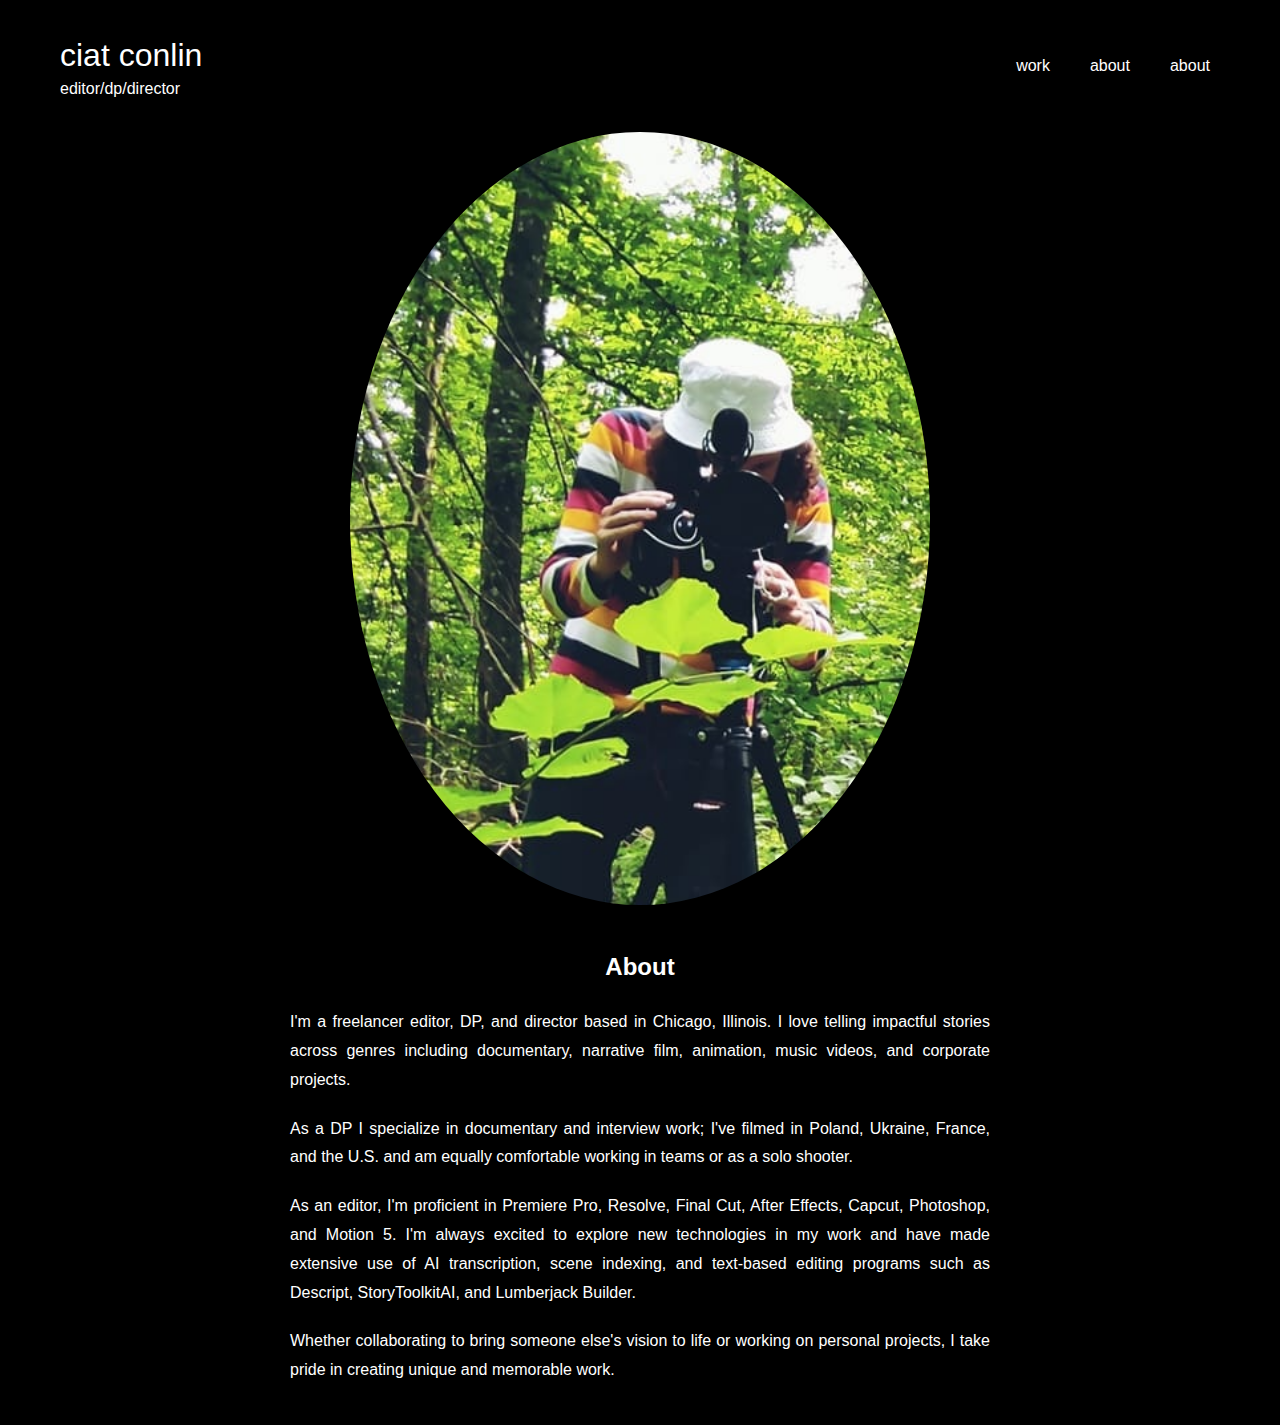
==== commit 788125fe: "Update about.html" ====
--- a/about.html
+++ b/about.html
@@ -19,6 +19,7 @@
             <nav>
                 <a href="index.html">work</a>
                 <a href="about.html">about</a>
+                <a href="cv.html">about</a>
             </nav>
         </header>
         
@@ -40,4 +41,4 @@
         
     </div>
 </body>
-</html>+</html>
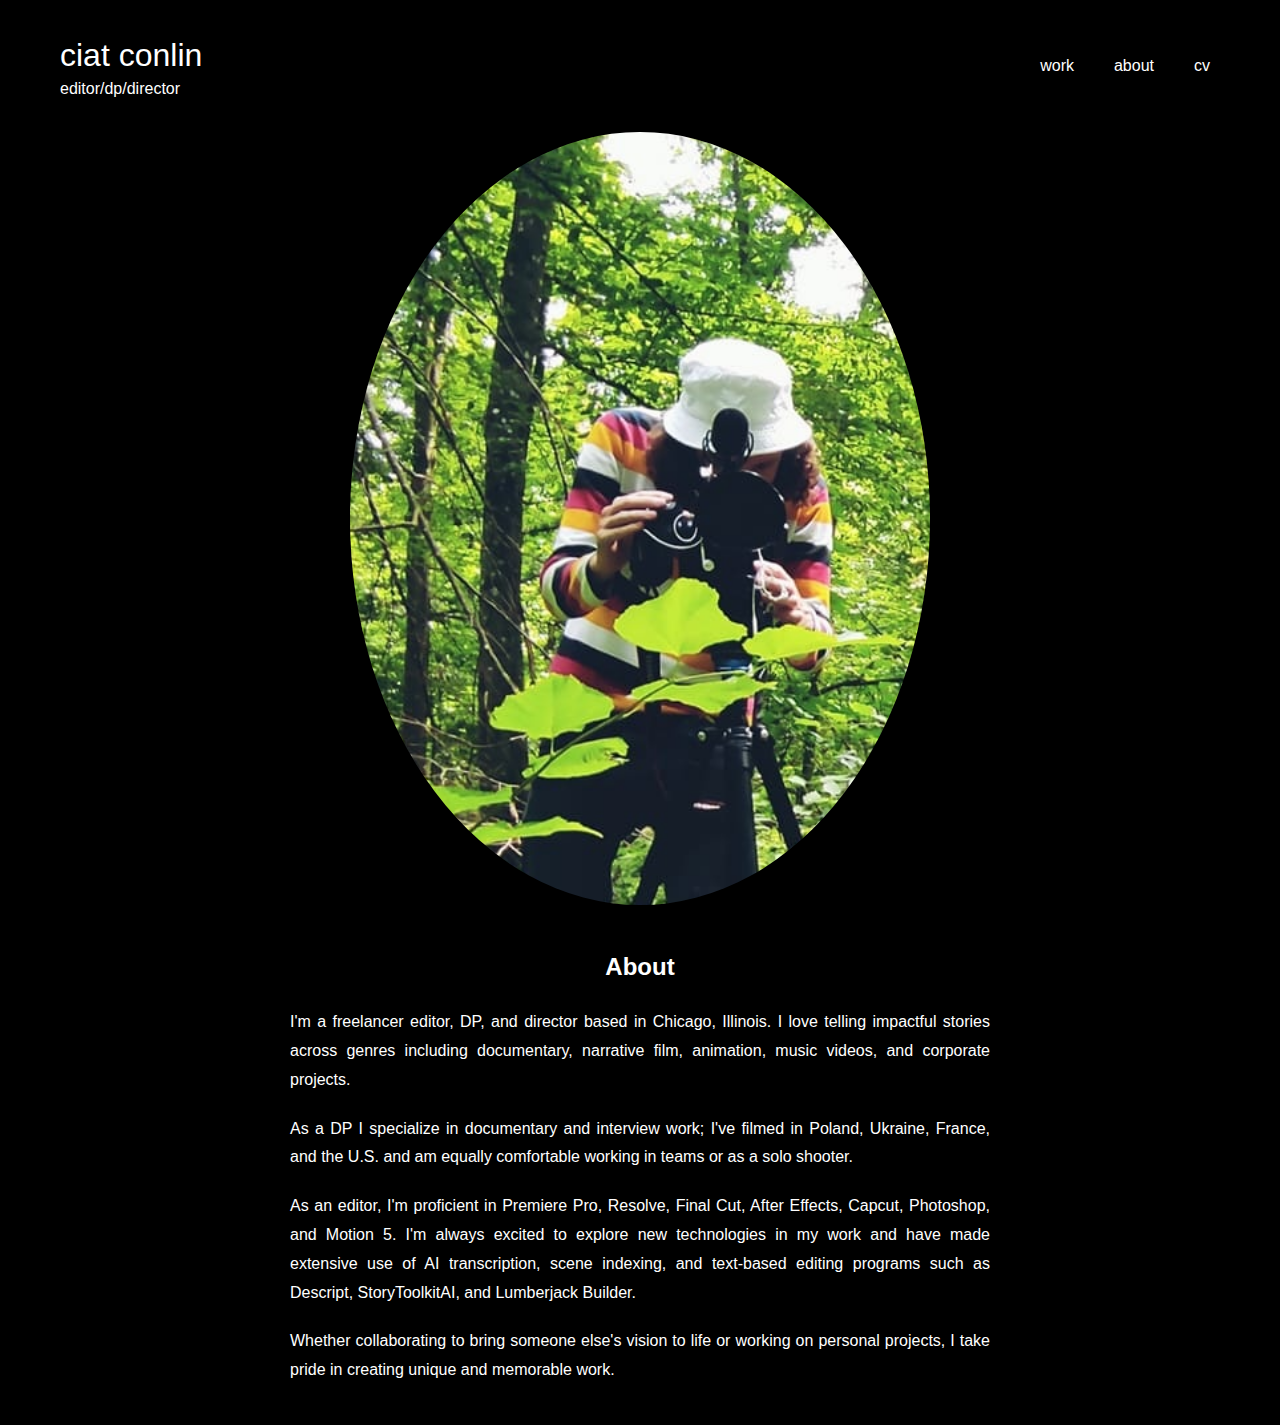
==== commit a79b67c2: "Update about.html" ====
--- a/about.html
+++ b/about.html
@@ -19,7 +19,7 @@
             <nav>
                 <a href="index.html">work</a>
                 <a href="about.html">about</a>
-                <a href="cv.html">about</a>
+                <a href="cv.html">cv</a>
             </nav>
         </header>
         
